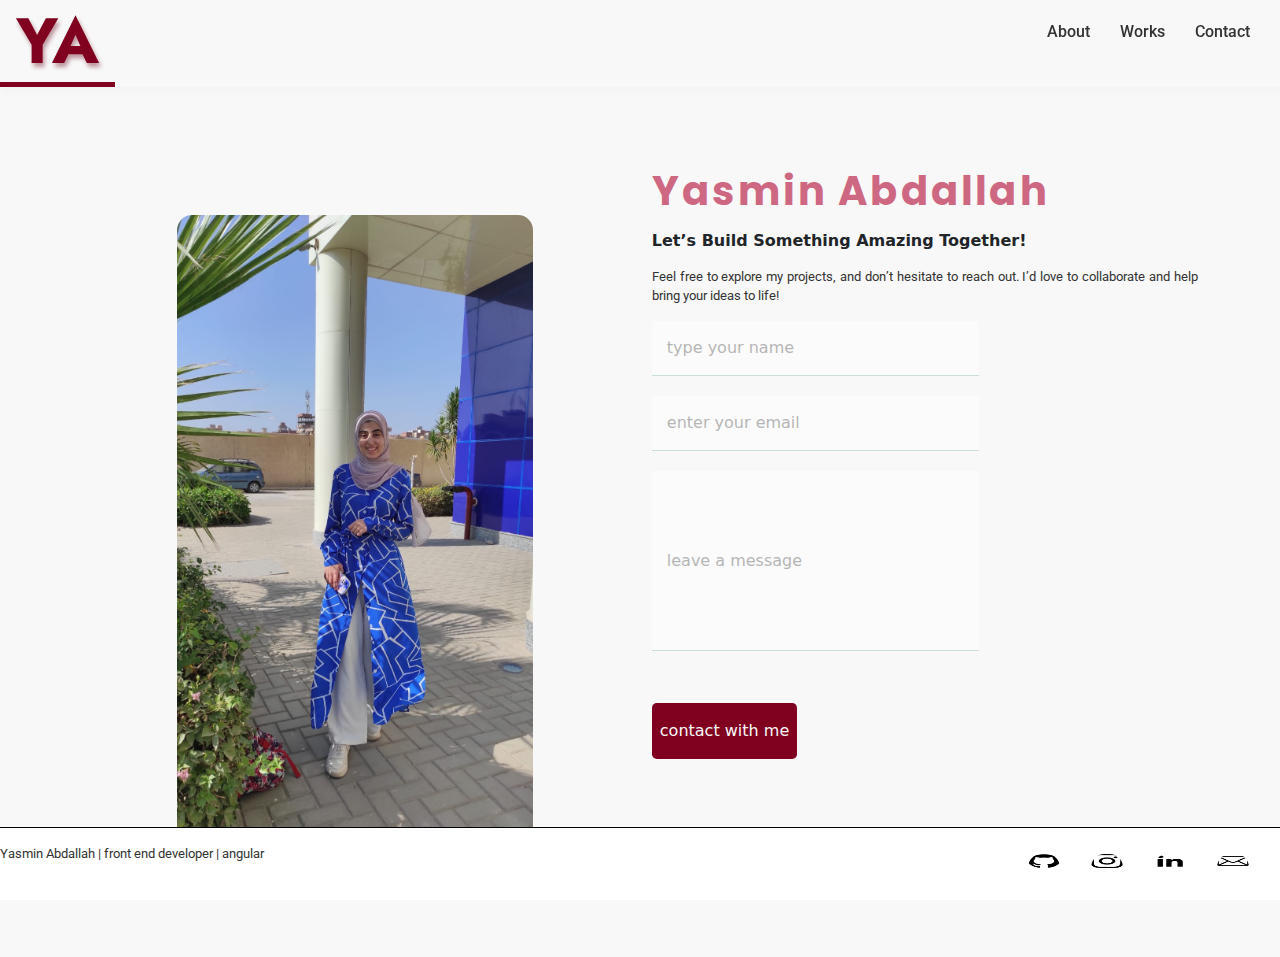
==== contact.html @ a1618ec7 "ya" ====
<!DOCTYPE html>
<html lang="en">
<head>
    <meta charset="UTF-8">
    <meta name="viewport" content="width=device-width, initial-scale=1.0">

    <link rel="preconnect" href="https://fonts.googleapis.com">
    <link rel="preconnect" href="https://fonts.gstatic.com" crossorigin>
    <link href="https://fonts.googleapis.com/css2?family=Poppins:ital,wght@0,100;0,200;0,300;0,400;0,500;0,600;0,700;0,800;0,900;1,100;1,200;1,300;1,400;1,500;1,600;1,700;1,800;1,900&display=swap" rel="stylesheet">

    <link href="https://cdn.jsdelivr.net/npm/bootstrap@5.3.3/dist/css/bootstrap.min.css" rel="stylesheet">
     <link href="https://fonts.googleapis.com/css2?family=Jost:ital,wght@0,100..900;1,100..900&family=Poppins:ital,wght@0,100;0,200;0,300;0,400;0,500;0,600;0,700;0,800;0,900;1,100;1,200;1,300;1,400;1,500;1,600;1,700;1,800;1,900&family=Roboto:ital,wght@0,100;0,300;0,400;0,500;0,700;0,900;1,100;1,300;1,400;1,500;1,700;1,900&display=swap" rel="stylesheet">
     <link rel="stylesheet" href="services.css">
    <link rel="stylesheet" href="style.css">
    <title>yasmin abdallah</title>
</head>
<body>
   
    <div class="container">
        <div class="nav d-flex justify-content-between ">
            <div class="logo">
                <span>Y</span><span class="mt-1">A</span>
    
            </div>
            <ul>
                <li><a href="./index.html">About</a></li>
                <li><a href="./works.html">Works</a></li>
                <li><a href="./contact.html">Contact</a></li>
            </ul>
    
        </div>
    
       
        <div class="home ">
            <div class="row d-flex justify-content-center">
                <div class="col-md-1"></div>
                <div class="col-lg-4 col-md-5 col-sm-4 mt-5">
                    <div class="img">

                    </div>

                </div>
                <div class="col-lg-6 col-md-10 title">
                    <h1 class="fw-bold mb-3 ">Yasmin Abdallah</h1>
                    <h6 class="fw-semibold mb-3"> Let’s Build Something Amazing Together!</h6>
                    <p >
                        Feel free to explore my projects, and don’t hesitate to reach out. I’d love to collaborate and help bring your ideas to life!</p>
                    <div >
                        <input type="text" placeholder="type your name"><br>
                        <input  type="email" placeholder="enter your email"><br>
                        <input class='message' type="text" placeholder="leave a message"><br>
                         <button class="contact-info">contact with me</button>
                    

                    </div>

                       
            

                </div>
                
            </div>


            <div class="footer d-flex justify-content-between" style="position: fixed; bottom: 0; right: 0; left: 0 ; border-top: 1px solid black; ">
                <div class="mt-3"><p>Yasmin Abdallah | front end developer | angular</p></div>
                <div class="d-flex">
                    <a href="https://github.com/yasminabdllah" ><img class="icon" src="img/github.png"></a>
                <a href="https://www.instagram.com/yasmeen_abdalla1/" ><img class="icon" src="img/instagram.png" ></a>
                <a href="https://www.linkedin.com/in/yasmin-abdallah-7b83b4255/"><img class="icon" src="img/linkedin.png" ></a>
                <a> <img class="icon" src="img/boldmail.png"></a>
                   </div>
                
            </div>
               
            
              


        </div>   
        
    </div>
    <script src="file.js"></script>
    <script src='works.js'></script>


</body>

</html>
---- services.css ----
h5{
    color:#d7b65d ;
}
p{
    text-align: justify;
}

.sercard{
  border: none;
   background-color: transparent;
   margin:0 40px 20px 0;
   transition: 0.5;
   position:relative;
   z-index: 1;

}

.sercard:after {
    content: "";
    position: absolute;
    left: 0;
    top: 0;
    width: 100%;
    height: 100%;
    background-color:black;
    opacity:0.2;
    transition: .7s ease all;
    z-index: -1;
    transform:scaleX(0);
}

    .sercard:before {
        content: "";
        position: absolute;
        left: 0;
        top: 0;
        width: 100%;
        height: 100%;
        background-color:black;
        opacity:0.2;
        transition: .7s ease all;
        z-index: -1;
        transform:scaleY(0);
    }
    .sercard:hover:before {
        transform: scaleY(1); 
    }
    .sercard:hover:after {
         transform: scaleX(1); 
    }
.ph{
    width:20%;
    height:auto;
}
---- style.css ----
*{
  
  margin: 0;
  padding: 0;
}
body{
    background-color: #F8F8F8;
    font-size: 16px;
    
}
p ,a{
    color: #333333;
    font-family: "Roboto", sans-serif;
    text-align: justify;
    font-size: 0.8rem;
    
    
}
h1 ,h2,h3,h4,h5{
    font-family: "Poppins", sans-serif;
    font-weight: 300;
    font-style: normal;
    
    color: #ce6882;

    letter-spacing: 0.2rem;
}
h2{
    color: #333333;
}
.nav{
    
    position:fixed;
    top: 0;
    right: 0;
    left: 0;
    z-index: 2;
    box-shadow: 2px 2px 10px rgb(243, 240, 240);
    
}
ul{
    display: flex;
   
}
ul li ,a{
    text-decoration: none;
    list-style: none;
    padding: 20px 0px;
    margin-right: 15px;
    font-weight:500;
    font-size: 1rem;


}
a:hover{
    color: #800020;

    
}
.home{
    margin-top: 15%;
}
.row{
    margin-bottom:10%;
    
}
.logo{
    font-family: "Jost", sans-serif;
    font-weight: 700;
    color: #800020;
    
    padding: 1rem;
    
    line-height: 50px;
    border-bottom: 5px solid #800020;
 
    font-size: 64px; 

    text-shadow: 2px 4px 4px rgba(102, 0, 24, 0.4);
   /* text-shadow: 2px 4px 0px rgba(5, 71, 70, 0.4);*/

}
.img{
    border-radius: 15px;
    background-image: url(./img/img2.jpeg);
    background-position: center;
    background-size: cover;
    background-repeat: no-repeat;
    width: 100%;
    height: 70vh;
}


button{
    padding: 1rem 0.5rem;
  border: none;
    background-color: transparent;
    margin-top: 2rem;
    background-color: #800020;
    color: #F8F8F8;
    border-radius: 0.3rem;
    min-width: 10%;
}
button:hover{
    color: #800020;
    border: 1px solid #800020;
    background-color: transparent;
    transition: 1s;}
.title{
    margin-left:8.3%;
}
.progress{
    height:0.39rem;
    border:  1px solid #086b6966;
}

.catigory-card a {
    width: 100%;
    border: none;
    padding: 0.833rem;
    background-color: #800020;
    color: aliceblue;
    margin: 0;
    position: absolute;
    width: 100%;
    z-index: 2;
    border-radius: 10px 10px 0 0;
    bottom: -2.2rem ;
    right: 0.11rem ;
    opacity: 0 ;
  }
  

  
  .catigory-card:hover {
    scale: 1.025;
  }
  .catigory-card:hover a {
    opacity: 1 ;
    bottom: 0;
    right: 0;
    left: 0;
    transition: all ease 0.5s ;
  
    box-shadow: #ffffff 0px 4px 4px 0px;
  }
  

  .catigory-card {
    position: relative;
    z-index: 0;
    border-radius: 0.83rem 0.83rem 0 0;
    margin-bottom: 15px;
    min-height:50vh;
    border: none;
  }
  img {
    border-top-left-radius: 0.83rem;
    border-top-right-radius: 0.83rem;
    border-bottom-left-radius: 0;
    border-bottom-right-radius: 0;
    min-height: 40%;
    max-height: 45%;
  }
  .card a{
    color: white;
  }

.icon{
    width: 2rem;
    height: 2rem;
    height: auto;
    margin-right: 1rem;
    
}
.icon:hover{
    scale: 1.1;
    filter: brightness(2%);
}
  
.row input{
    
    border:none;
    border-bottom: 1px solid #086b6966;
    width:60%;
    margin-bottom:20px;
    padding:15px;
    color: black;
}

.message{
    height: 20vh;
}


.contact_info p,input{
    color:#086b6966;
    opacity: 0.5;
}
.active{
    color: #800020;
}
.footer{
    background-color: white;
}
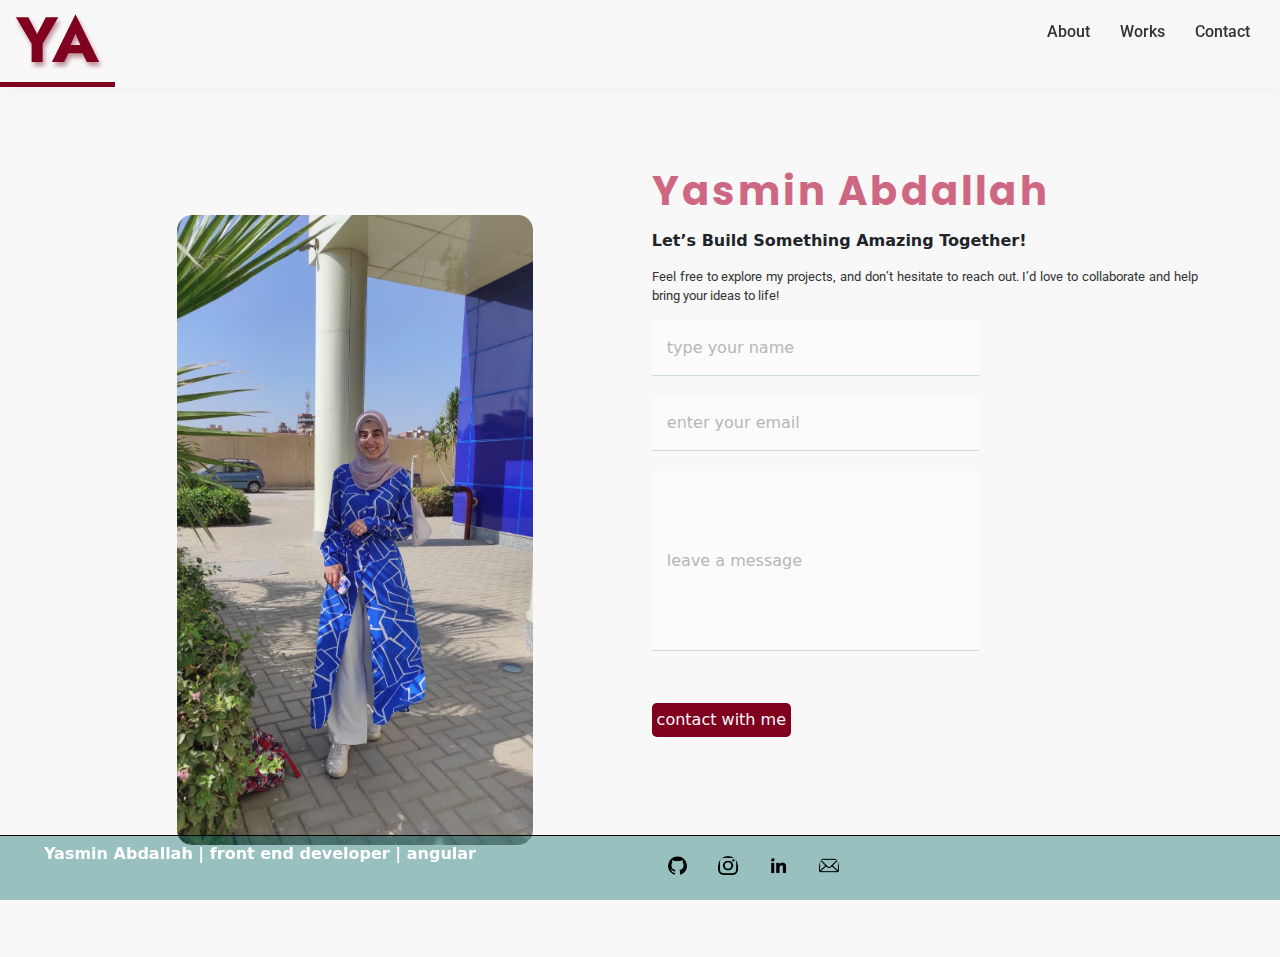
==== commit 0ba5c42a: "ya" ====
--- a/contact.html
+++ b/contact.html
@@ -34,13 +34,13 @@
         <div class="home ">
             <div class="row d-flex justify-content-center">
                 <div class="col-md-1"></div>
-                <div class="col-lg-4 col-md-5 col-sm-4 mt-5">
+                <div class="col-lg-4 col-md-4 col-sm-4 mt-5">
                     <div class="img">
 
                     </div>
 
                 </div>
-                <div class="col-lg-6 col-md-10 title">
+                <div class="col-lg-6 col-md-10 col-sm-6 title">
                     <h1 class="fw-bold mb-3 ">Yasmin Abdallah</h1>
                     <h6 class="fw-semibold mb-3"> Let’s Build Something Amazing Together!</h6>
                     <p >
@@ -62,15 +62,18 @@
             </div>
 
 
-            <div class="footer d-flex justify-content-between" style="position: fixed; bottom: 0; right: 0; left: 0 ; border-top: 1px solid black; ">
-                <div class="mt-3"><p>Yasmin Abdallah | front end developer | angular</p></div>
-                <div class="d-flex">
-                    <a href="https://github.com/yasminabdllah" ><img class="icon" src="img/github.png"></a>
-                <a href="https://www.instagram.com/yasmeen_abdalla1/" ><img class="icon" src="img/instagram.png" ></a>
-                <a href="https://www.linkedin.com/in/yasmin-abdallah-7b83b4255/"><img class="icon" src="img/linkedin.png" ></a>
-                <a> <img class="icon" src="img/boldmail.png"></a>
-                   </div>
-                
+            <div class="footer" style="position: fixed; bottom: 0; right: 0; left: 0 ; border-top: 1px solid black;">
+                <div class=" row"  >
+                    <div class="mt-2 col-md-6 col-sm-10"><h6>Yasmin Abdallah | front end developer | angular
+                    </h6></div>
+                    <div class="d-flex  col-md-6 col-sm-10">
+                        <a href="https://github.com/yasminabdllah" ><img class="icon" src="img/github.png"></a>
+                        <a href="https://www.instagram.com/yasmeen_abdalla1/" ><img class="icon" src="img/instagram.png" ></a>
+                        <a href="https://www.linkedin.com/in/yasmin-abdallah-7b83b4255/"><img class="icon" src="img/linkedin.png" ></a>
+                        <a> <img class="icon" src="img/boldmail.png"></a>
+                    </div>
+                    
+                </div>
             </div>
                
             
--- a/style.css
+++ b/style.css
@@ -2,10 +2,12 @@
   
   margin: 0;
   padding: 0;
+
 }
 body{
     background-color: #F8F8F8;
     font-size: 16px;
+  
     
 }
 p ,a{
@@ -53,7 +55,7 @@
 
 }
 a:hover{
-    color: #800020;
+    color: #800020 !important;
 
     
 }
@@ -71,13 +73,13 @@
     
     padding: 1rem;
     
-    line-height: 50px;
+    line-height: 3.1rem;
     border-bottom: 5px solid #800020;
  
-    font-size: 64px; 
+    font-size: 4rem; 
 
     text-shadow: 2px 4px 4px rgba(102, 0, 24, 0.4);
-   /* text-shadow: 2px 4px 0px rgba(5, 71, 70, 0.4);*/
+
 
 }
 .img{
@@ -92,17 +94,20 @@
 
 
 button{
-    padding: 1rem 0.5rem;
+    padding: 0.3rem;
   border: none;
     background-color: transparent;
     margin-top: 2rem;
     background-color: #800020;
     color: #F8F8F8;
     border-radius: 0.3rem;
-    min-width: 10%;
+    width: fit-content;
+    max-width: 40%;
+    min-width: 15%;
+   
 }
 button:hover{
-    color: #800020;
+    color: #800020 ;
     border: 1px solid #800020;
     background-color: transparent;
     transition: 1s;}
@@ -141,6 +146,7 @@
     right: 0;
     left: 0;
     transition: all ease 0.5s ;
+    color: #ffffff !important;
   
     box-shadow: #ffffff 0px 4px 4px 0px;
   }
@@ -167,10 +173,10 @@
   }
 
 .icon{
-    width: 2rem;
-    height: 2rem;
+   max-width: 1.7rem;
     height: auto;
     margin-right: 1rem;
+    margin-bottom: 1rem;
     
 }
 .icon:hover{
@@ -200,6 +206,20 @@
 .active{
     color: #800020;
 }
-.footer{
-    background-color: white;
+.footer {
+  
+    background-color:#086b6966;
+    
+}
+.footer h6{
+    color: #ffffff;
+    font-weight: 800;
+}
+.footer .row{
+    margin: 0rem;
+  
+    padding-left: 2rem;
+    max-height: 4rem;
+  
+    
 }